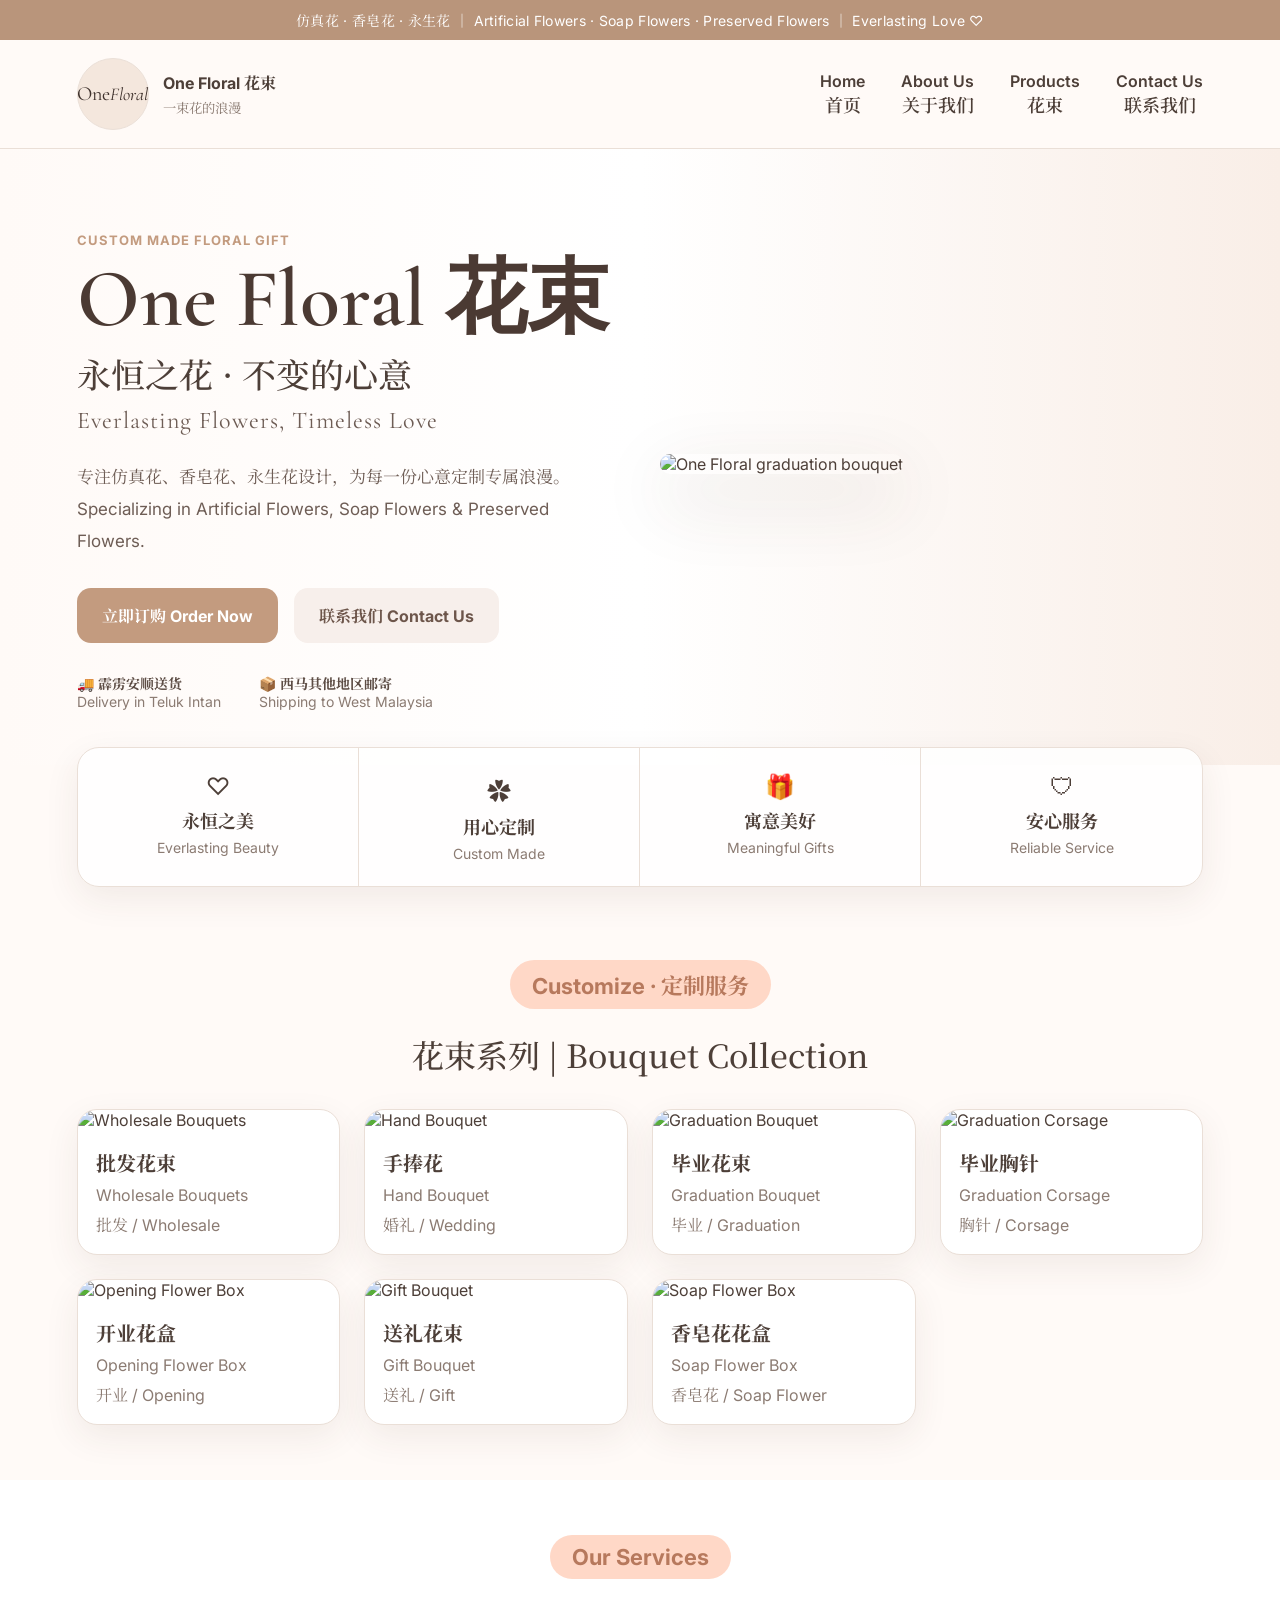
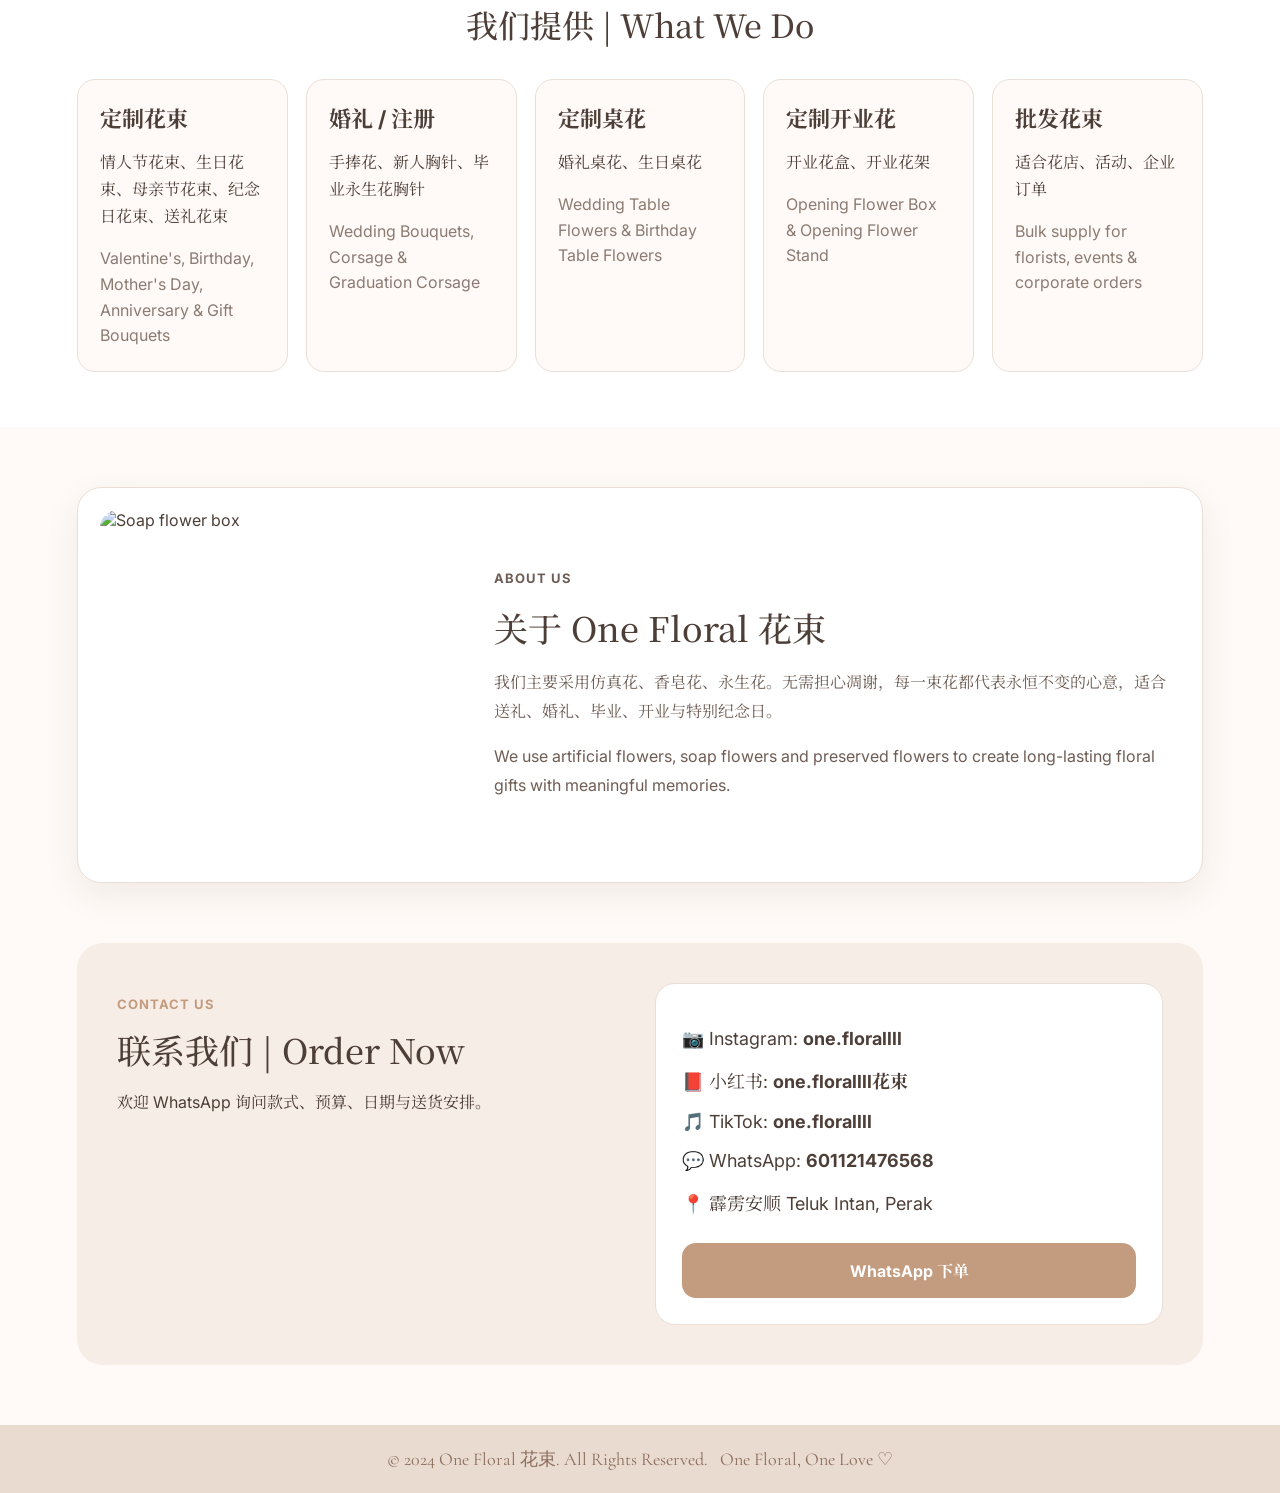
==== index.html @ f12bd37b "Add files via upload" ====
<!DOCTYPE html>
<html lang="zh-Hans">
<head>
  <meta charset="UTF-8" />
  <meta name="viewport" content="width=device-width, initial-scale=1.0" />
  <title>One Floral 花束 | Custom Bouquets</title>
  <meta name="description" content="One Floral 花束 - 仿真花、香皂花、永生花设计。定制花束、婚礼手捧花、毕业胸针、开业花盒、批发花束。" />
  <link rel="preconnect" href="https://fonts.googleapis.com">
  <link rel="preconnect" href="https://fonts.gstatic.com" crossorigin>
  <link href="https://fonts.googleapis.com/css2?family=Cormorant+Garamond:wght@500;600;700&family=Noto+Serif+SC:wght@400;500;700&family=Inter:wght@400;500;600;700&display=swap" rel="stylesheet">
  <link rel="stylesheet" href="style.css" />
</head>
<body>
  <div class="topbar">仿真花 · 香皂花 · 永生花 ｜ Artificial Flowers · Soap Flowers · Preserved Flowers ｜ Everlasting Love ♡</div>

  <header class="header">
    <a class="brand" href="#home">
      <div class="brand-mark">One<br><span>Floral</span></div>
      <div>
        <strong>One Floral 花束</strong>
        <small>一束花的浪漫</small>
      </div>
    </a>
    <nav>
      <a href="#home">Home<br><span>首页</span></a>
      <a href="#about">About Us<br><span>关于我们</span></a>
      <a href="#products">Products<br><span>花束</span></a>
      <a href="#contact">Contact Us<br><span>联系我们</span></a>
    </nav>
  </header>

  <main id="home">
    <section class="hero">
      <div class="hero-text">
        <p class="eyebrow">Custom Made Floral Gift</p>
        <h1>One Floral 花束</h1>
        <h2>永恒之花 · 不变的心意</h2>
        <p class="subtitle">Everlasting Flowers, Timeless Love</p>
        <p class="desc">
          专注仿真花、香皂花、永生花设计，为每一份心意定制专属浪漫。<br>
          Specializing in Artificial Flowers, Soap Flowers & Preserved Flowers.
        </p>
        <div class="hero-actions">
          <a id="orderBtn" class="btn primary" target="_blank">立即订购 Order Now</a>
          <a class="btn secondary" href="#contact">联系我们 Contact Us</a>
        </div>
        <div class="delivery">
          <div>🚚 <b>霹雳安顺送货</b><br><span>Delivery in Teluk Intan</span></div>
          <div>📦 <b>西马其他地区邮寄</b><br><span>Shipping to West Malaysia</span></div>
        </div>
      </div>
      <div class="hero-image">
        <img src="assets/graduation-bouquet.jpeg" alt="One Floral graduation bouquet">
      </div>
    </section>

    <section class="features">
      <div>♡ <b>永恒之美</b><span>Everlasting Beauty</span></div>
      <div>✿ <b>用心定制</b><span>Custom Made</span></div>
      <div>🎁 <b>寓意美好</b><span>Meaningful Gifts</span></div>
      <div>🛡 <b>安心服务</b><span>Reliable Service</span></div>
    </section>

    <section id="products" class="section">
      <div class="section-title">
        <p>Customize · 定制服务</p>
        <h2>花束系列 | Bouquet Collection</h2>
      </div>
      <div id="productGrid" class="product-grid"></div>
    </section>

    <section class="section services">
      <div class="section-title">
        <p>Our Services</p>
        <h2>我们提供 | What We Do</h2>
      </div>
      <div class="service-grid">
        <article><h3>定制花束</h3><p>情人节花束、生日花束、母亲节花束、纪念日花束、送礼花束</p><span>Valentine's, Birthday, Mother's Day, Anniversary & Gift Bouquets</span></article>
        <article><h3>婚礼 / 注册</h3><p>手捧花、新人胸针、毕业永生花胸针</p><span>Wedding Bouquets, Corsage & Graduation Corsage</span></article>
        <article><h3>定制桌花</h3><p>婚礼桌花、生日桌花</p><span>Wedding Table Flowers & Birthday Table Flowers</span></article>
        <article><h3>定制开业花</h3><p>开业花盒、开业花架</p><span>Opening Flower Box & Opening Flower Stand</span></article>
        <article><h3>批发花束</h3><p>适合花店、活动、企业订单</p><span>Bulk supply for florists, events & corporate orders</span></article>
      </div>
    </section>

    <section id="about" class="about">
      <img src="assets/soap-flower-box.jpeg" alt="Soap flower box">
      <div>
        <p class="eyebrow">About Us</p>
        <h2>关于 One Floral 花束</h2>
        <p>我们主要采用仿真花、香皂花、永生花。无需担心凋谢，每一束花都代表永恒不变的心意，适合送礼、婚礼、毕业、开业与特别纪念日。</p>
        <p>We use artificial flowers, soap flowers and preserved flowers to create long-lasting floral gifts with meaningful memories.</p>
      </div>
    </section>

    <section id="contact" class="contact">
      <div>
        <p class="eyebrow">Contact Us</p>
        <h2>联系我们 | Order Now</h2>
        <p>欢迎 WhatsApp 询问款式、预算、日期与送货安排。</p>
      </div>
      <div class="contact-card">
        <p>📷 Instagram: <b>one.florallll</b></p>
        <p>📕 小红书: <b>one.florallll花束</b></p>
        <p>🎵 TikTok: <b>one.florallll</b></p>
        <p>💬 WhatsApp: <b>601121476568</b></p>
        <p>📍 霹雳安顺 Teluk Intan, Perak</p>
        <a id="contactBtn" class="btn primary" target="_blank">WhatsApp 下单</a>
      </div>
    </section>
  </main>

  <footer>© 2024 One Floral 花束. All Rights Reserved. &nbsp; One Floral, One Love ♡</footer>

  <script src="data.js"></script>
  <script src="script.js"></script>
</body>
</html>
---- style.css ----
:root{
  --bg:#fffaf7;
  --card:#fff;
  --text:#4d3f38;
  --muted:#8b7b72;
  --line:#eadfd7;
  --accent:#c39b7f;
  --accent2:#f5c7b1;
}
*{box-sizing:border-box}
html{scroll-behavior:smooth}
body{margin:0;background:var(--bg);color:var(--text);font-family:Inter,"Noto Serif SC",serif}
.topbar{background:#b9957b;color:white;text-align:center;padding:10px 16px;font-size:14px;letter-spacing:.3px}
.header{position:sticky;top:0;z-index:10;background:rgba(255,250,247,.92);backdrop-filter:blur(12px);display:flex;justify-content:space-between;align-items:center;padding:18px 6%;border-bottom:1px solid var(--line)}
.brand{display:flex;align-items:center;gap:14px;text-decoration:none;color:var(--text)}
.brand-mark{width:72px;height:72px;border-radius:50%;background:#f4e7dd;display:flex;align-items:center;justify-content:center;text-align:center;font-family:"Cormorant Garamond",serif;font-size:20px;line-height:.9;color:#3d302b;border:1px solid #eadfd7}
.brand-mark span{font-style:italic;font-size:18px}
.brand small{display:block;color:var(--muted);margin-top:4px}
nav{display:flex;gap:36px;text-align:center;font-weight:600}
nav a{color:var(--text);text-decoration:none;font-size:16px}
nav span{font-size:18px;font-family:"Noto Serif SC",serif}
.hero{display:grid;grid-template-columns:1fr 1fr;gap:40px;align-items:center;padding:70px 6% 55px;background:linear-gradient(90deg,#fffaf7,#fff,#f9eee7)}
.eyebrow{color:var(--accent);font-weight:700;letter-spacing:1px;text-transform:uppercase;font-size:13px}
h1{font-family:"Cormorant Garamond",serif;font-size:82px;line-height:.95;margin:10px 0;color:#4b3a33;font-weight:600}
h2{font-family:"Noto Serif SC",serif;font-size:34px;margin:8px 0;font-weight:500}
.subtitle{font-family:"Cormorant Garamond",serif;font-size:24px;letter-spacing:1px;margin:0 0 26px;color:#6e5d55}
.desc{font-size:17px;line-height:1.9;color:#6e5d55}
.hero-actions{display:flex;gap:16px;margin:30px 0}
.btn{display:inline-flex;align-items:center;justify-content:center;border-radius:14px;padding:15px 24px;text-decoration:none;font-weight:700;transition:.2s;border:1px solid transparent}
.primary{background:var(--accent);color:white}.primary:hover{filter:brightness(.95);transform:translateY(-1px)}
.secondary{background:#f7efeb;color:#6d564b}.secondary:hover{background:#f1e5df}
.delivery{display:flex;gap:38px;color:#5d4d45;font-size:14px}.delivery span{color:var(--muted)}
.hero-image{position:relative}.hero-image:before{content:"";position:absolute;inset:20px;background:#ead7ca;border-radius:50%;filter:blur(50px);opacity:.65}.hero-image img{position:relative;width:100%;height:560px;object-fit:cover;border-radius:28px;box-shadow:0 25px 70px rgba(80,54,38,.18)}
.features{margin:0 6%;transform:translateY(-18px);display:grid;grid-template-columns:repeat(4,1fr);gap:0;background:rgba(255,255,255,.85);border:1px solid var(--line);border-radius:22px;box-shadow:0 12px 35px rgba(80,54,38,.08);overflow:hidden}
.features div{padding:24px;text-align:center;border-right:1px solid var(--line);font-size:24px}.features div:last-child{border-right:0}.features b{display:block;font-size:18px;margin:6px 0}.features span{display:block;color:var(--muted);font-size:14px}
.section{padding:55px 6%}.section-title{text-align:center;margin-bottom:32px}.section-title p{display:inline-block;background:#ffd8c7;color:#b7795d;padding:9px 22px;border-radius:999px;font-weight:700;font-size:22px;margin:0 0 14px}.section-title h2{font-size:32px}
.product-grid{display:grid;grid-template-columns:repeat(4,1fr);gap:24px}.product-card{background:var(--card);border:1px solid var(--line);border-radius:20px;overflow:hidden;box-shadow:0 12px 35px rgba(80,54,38,.08);transition:.2s}.product-card:hover{transform:translateY(-5px);box-shadow:0 18px 45px rgba(80,54,38,.13)}.product-card img{width:100%;height:300px;object-fit:cover}.product-info{padding:18px}.product-info h3{margin:0;font-size:20px}.product-info p{margin:8px 0 0;color:var(--muted)}
.services{background:#fff}.service-grid{display:grid;grid-template-columns:repeat(5,1fr);gap:18px}.service-grid article{background:#fffaf7;border:1px solid var(--line);border-radius:18px;padding:22px}.service-grid h3{font-size:22px;margin:0 0 12px}.service-grid p{line-height:1.7}.service-grid span{color:var(--muted);line-height:1.6;display:block}
.about{display:grid;grid-template-columns:360px 1fr;gap:34px;align-items:center;margin:60px 6%;background:#fff;border:1px solid var(--line);border-radius:24px;padding:22px;box-shadow:0 12px 35px rgba(80,54,38,.08)}.about img{width:100%;height:350px;object-fit:cover;border-radius:18px}.about p{line-height:1.8;color:#6e5d55}
.contact{display:grid;grid-template-columns:1fr 1fr;gap:30px;margin:60px 6%;background:#f7ede7;border-radius:26px;padding:40px}.contact-card{background:white;border-radius:20px;padding:26px;border:1px solid var(--line)}.contact-card p{font-size:18px}.contact-card .btn{margin-top:10px;width:100%}
footer{text-align:center;background:#eadbd1;color:#8b6e5d;padding:22px;font-family:"Cormorant Garamond",serif;font-size:18px}
@media(max-width:900px){nav{display:none}.hero{grid-template-columns:1fr;padding-top:45px}h1{font-size:56px}.hero-image img{height:430px}.features,.product-grid,.service-grid,.contact,.about{grid-template-columns:1fr}.features{transform:none;margin-top:20px}.features div{border-right:0;border-bottom:1px solid var(--line)}.delivery{flex-direction:column;gap:12px}.hero-actions{flex-direction:column}.product-card img{height:280px}.about{margin:35px 6%}.contact{margin:35px 6%;padding:26px}}
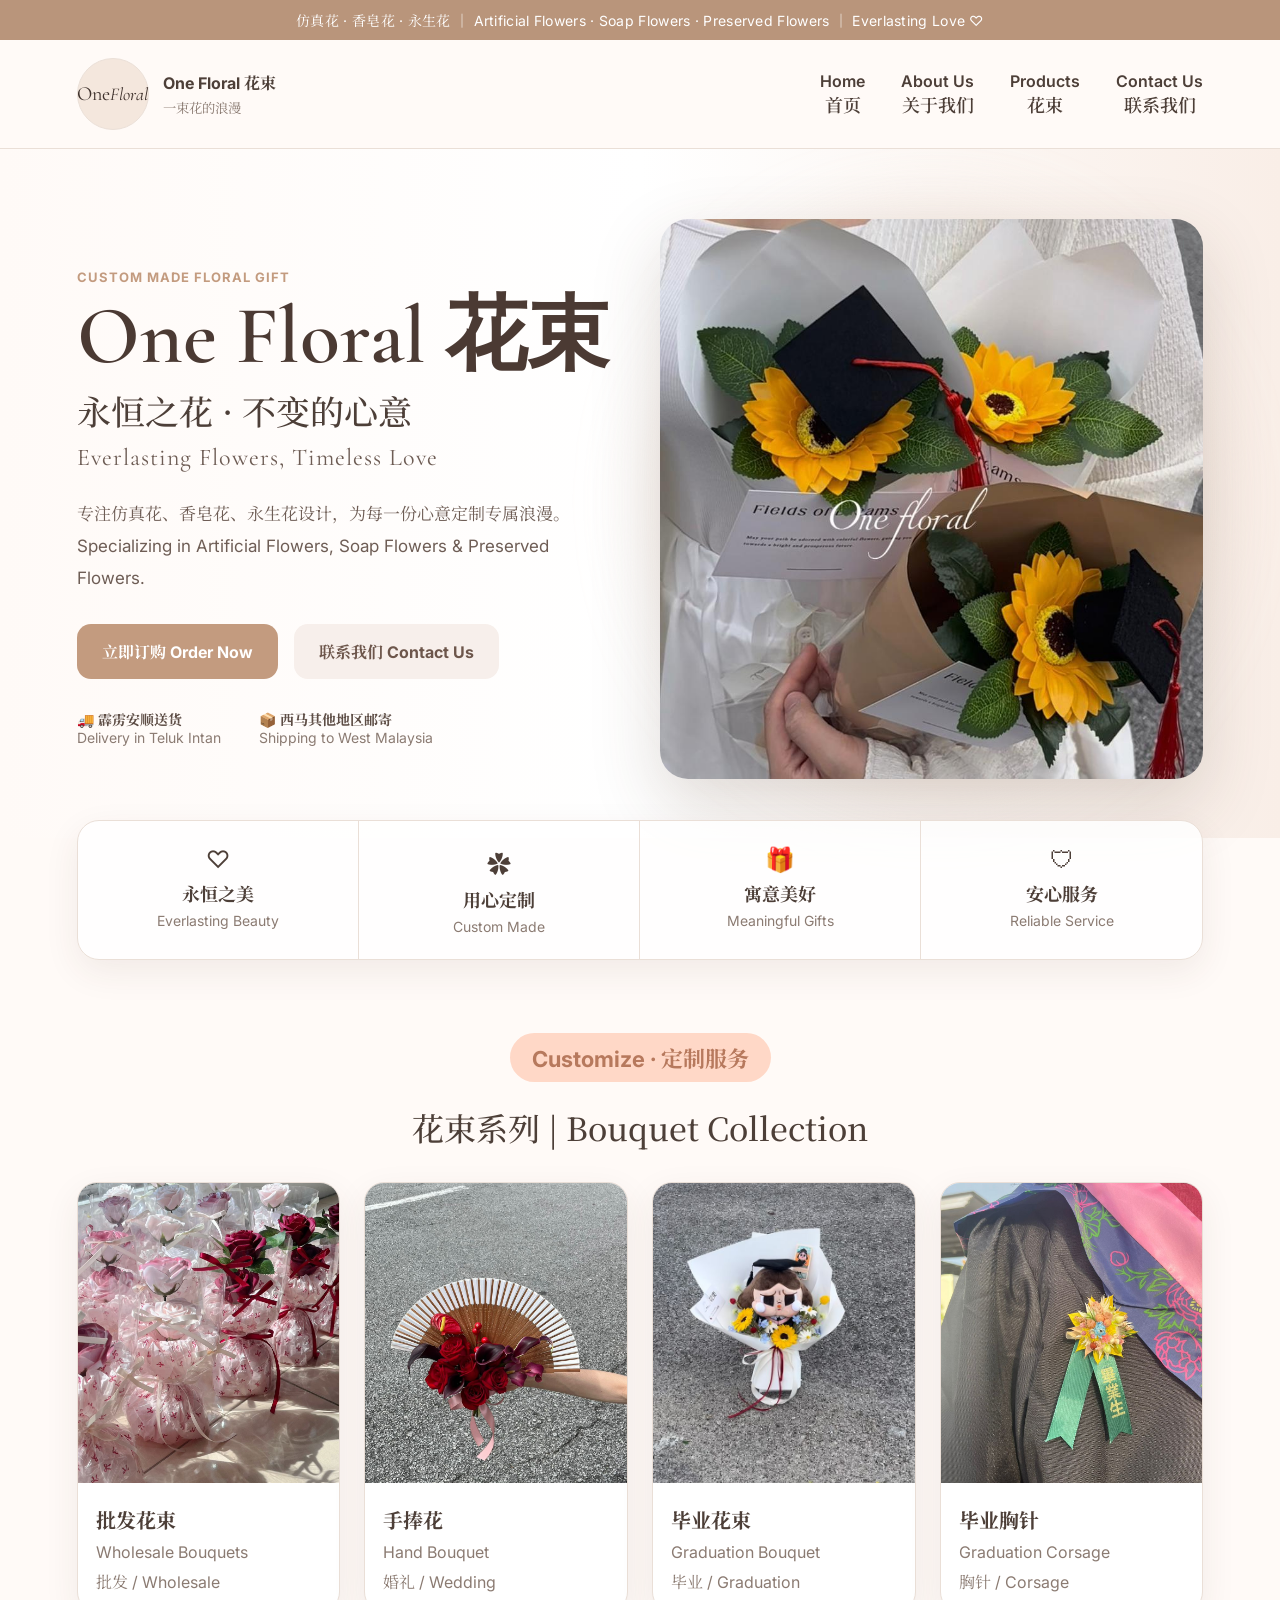
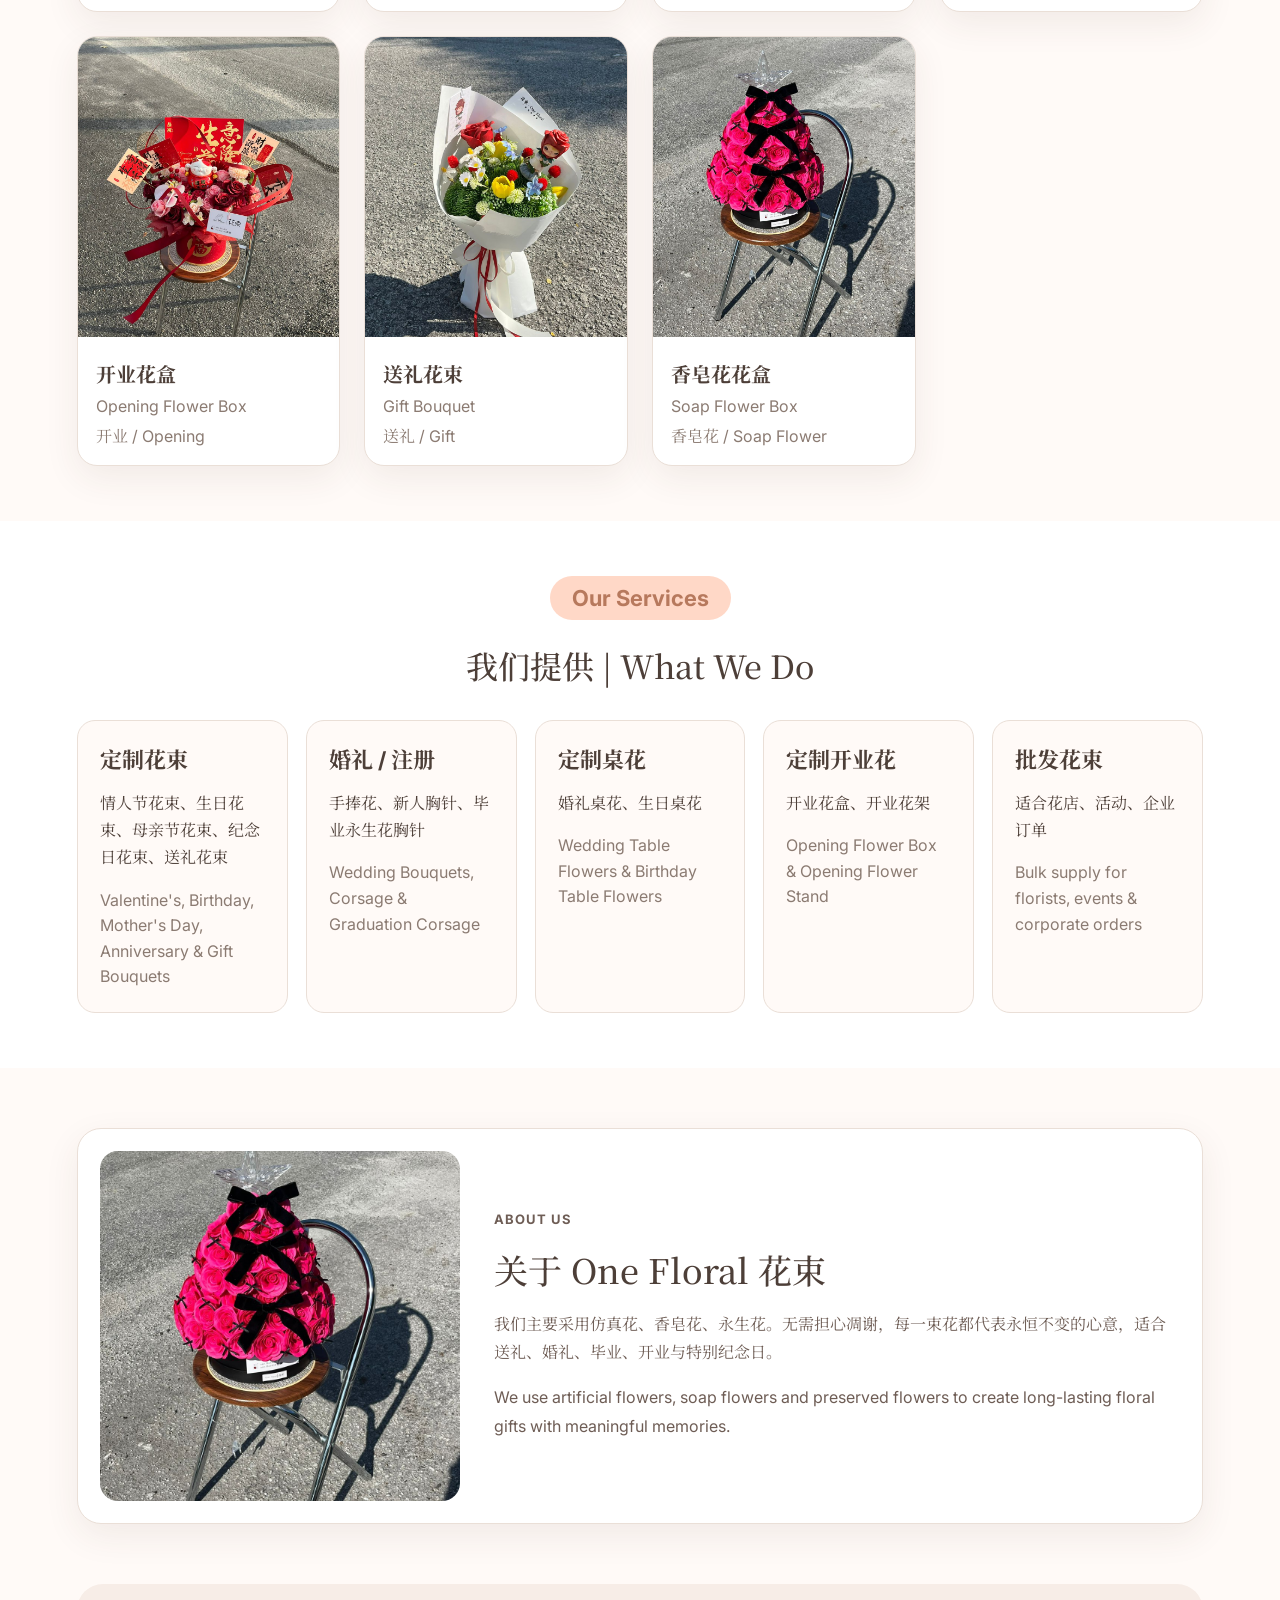
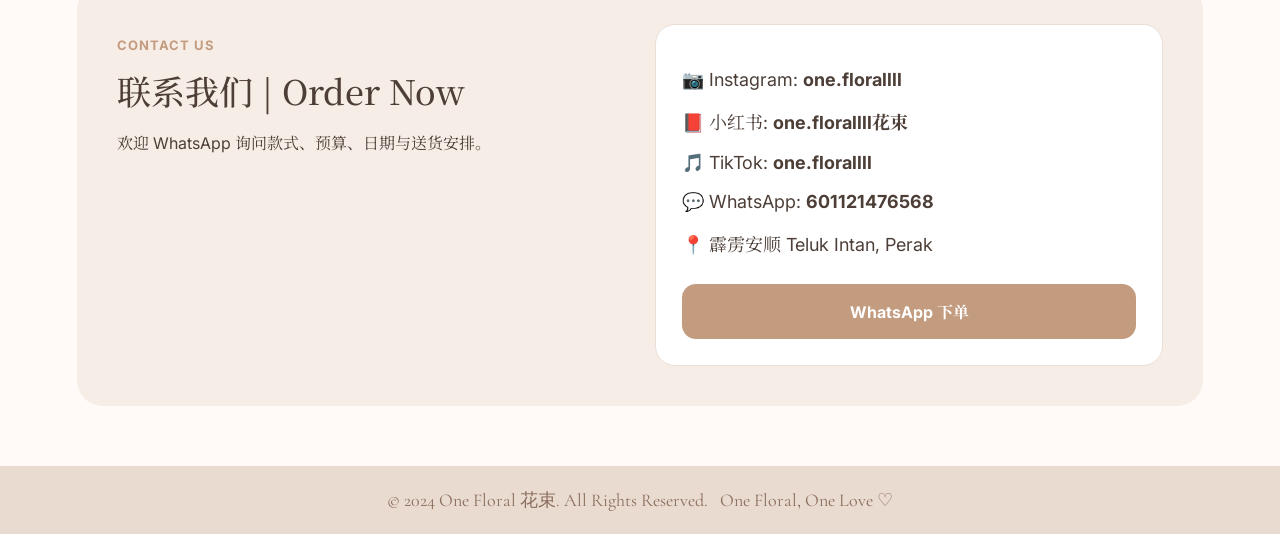
==== commit 082affd6: "Update index.html" ====
--- a/index.html
+++ b/index.html
@@ -50,7 +50,7 @@
         </div>
       </div>
       <div class="hero-image">
-        <img src="assets/graduation-bouquet.jpeg" alt="One Floral graduation bouquet">
+        <img src="assets/graduation-main.jpeg" alt="One Floral graduation bouquet">
       </div>
     </section>
 
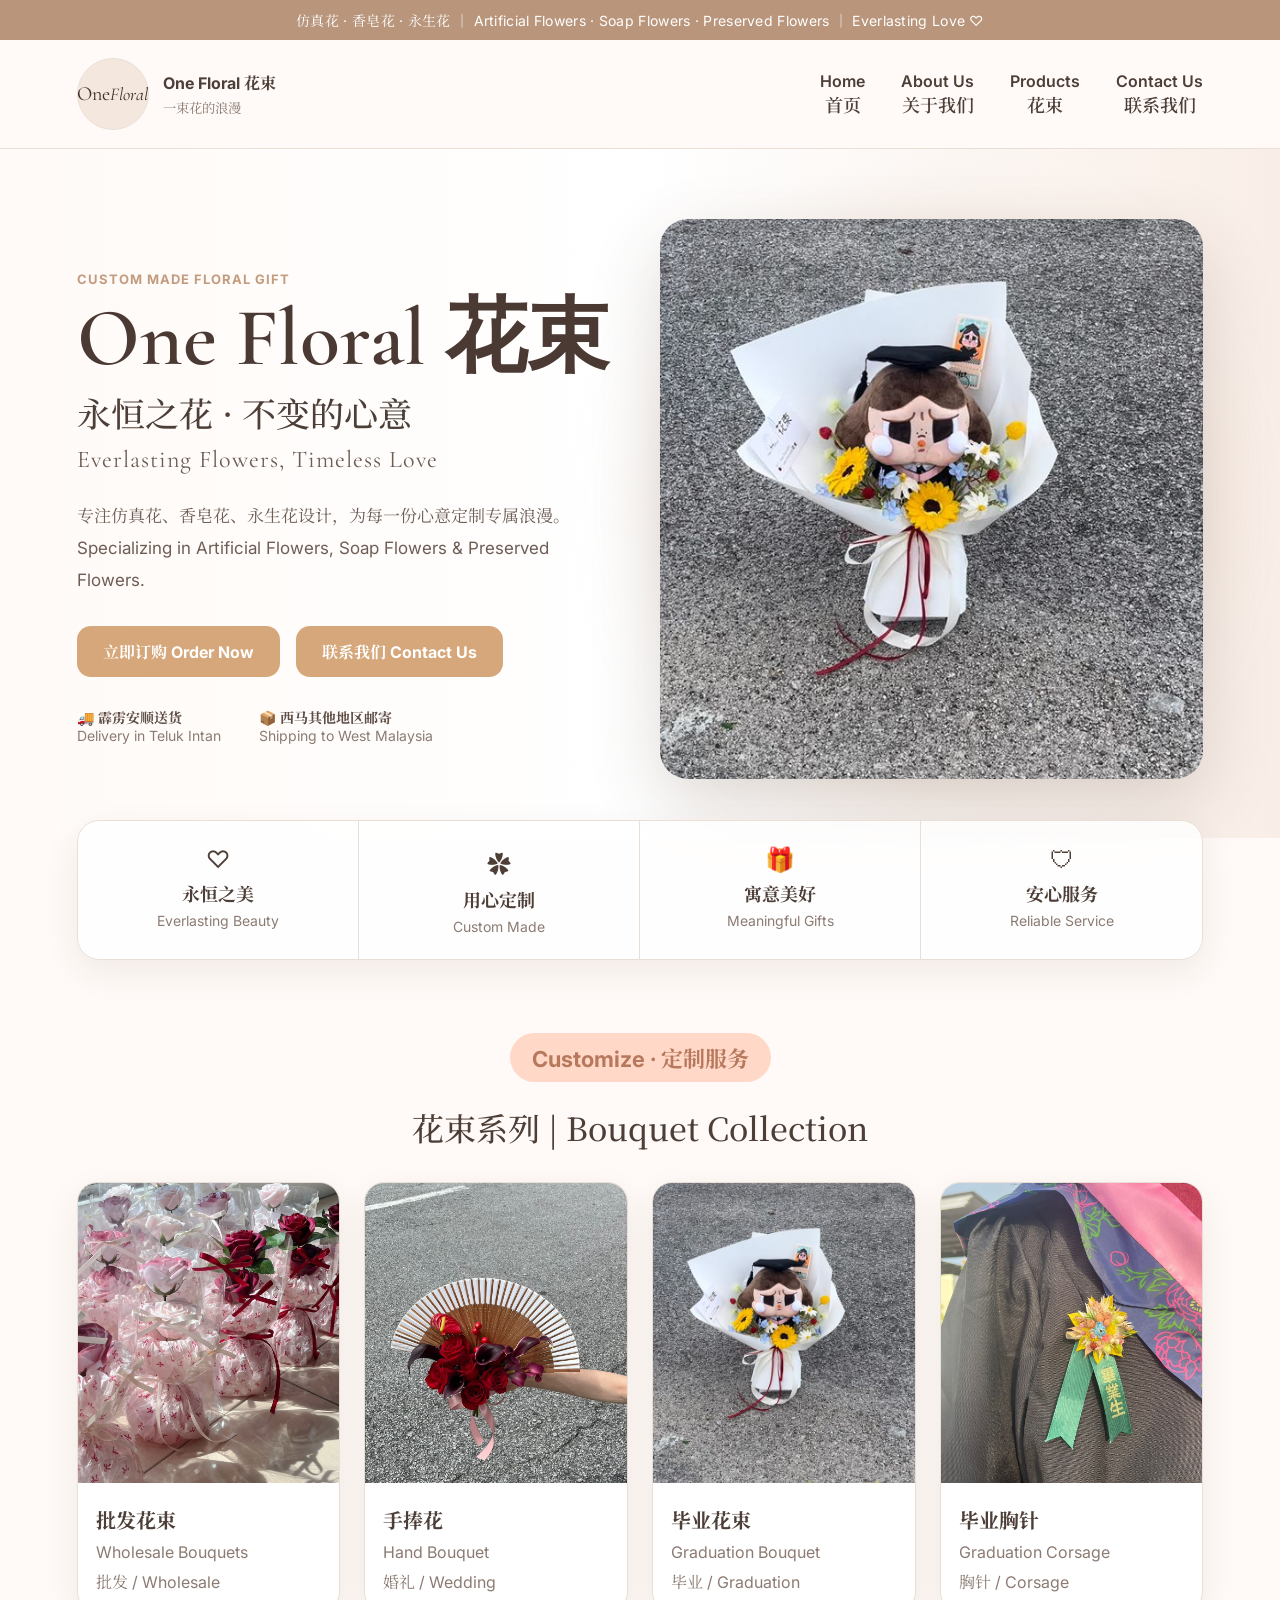
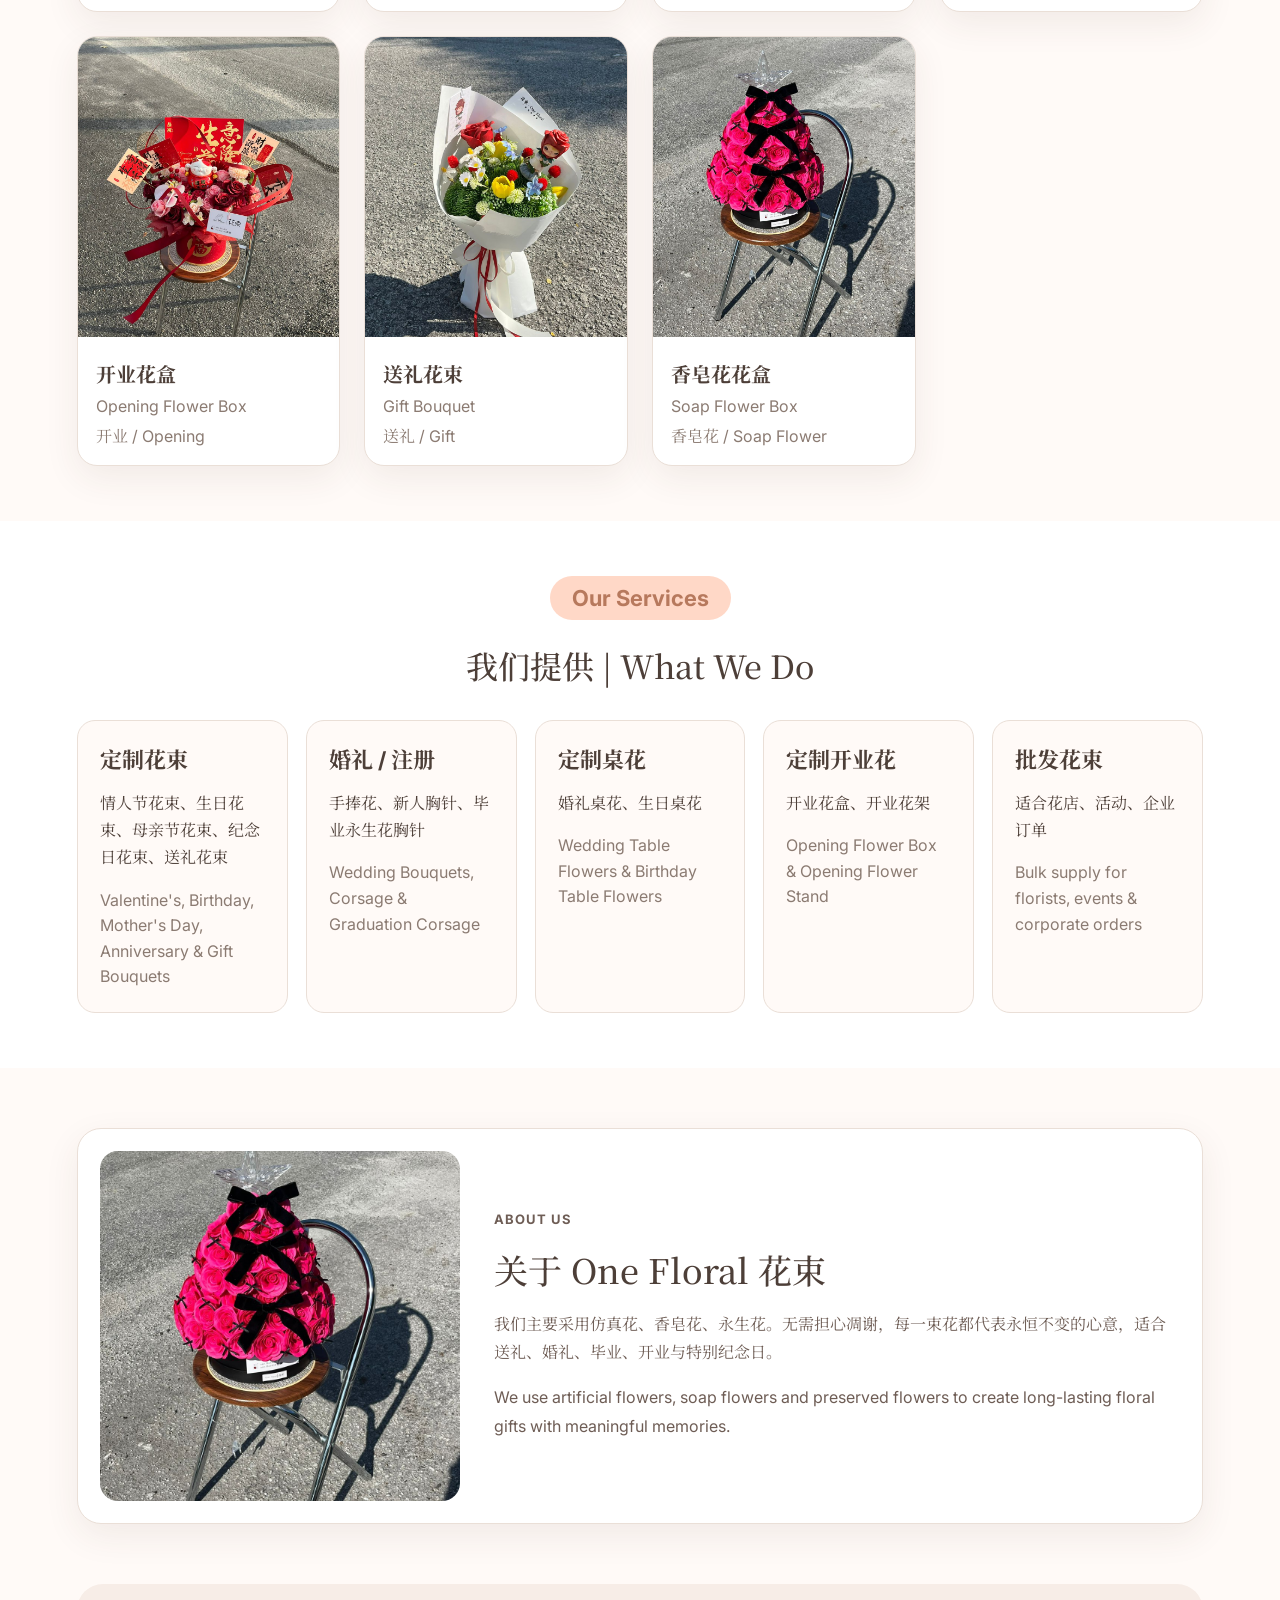
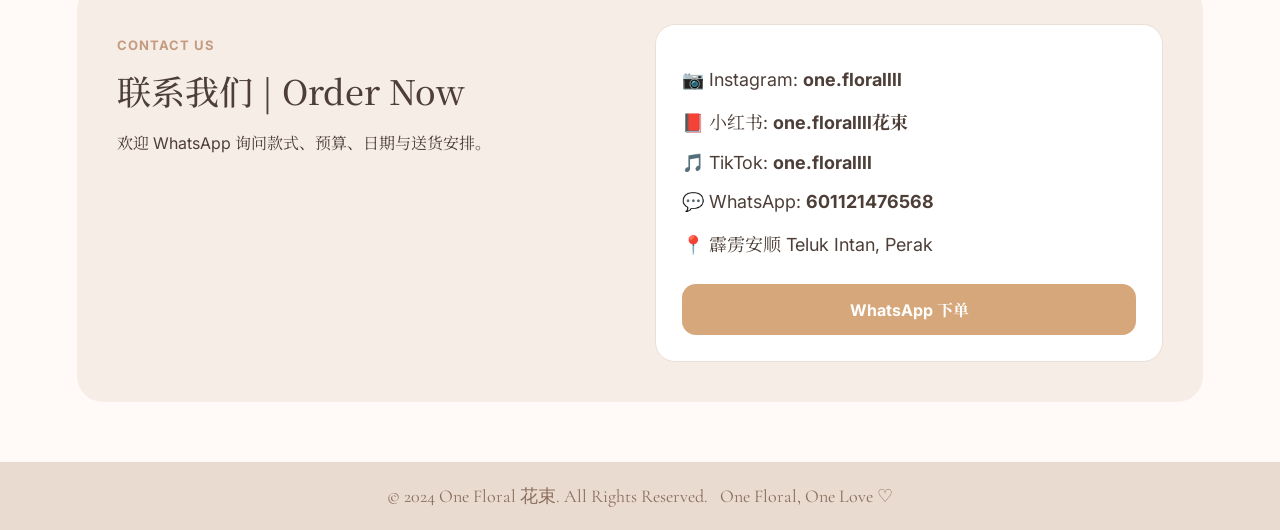
==== commit 8db7e745: "Add files via upload" ====
--- a/index.html
+++ b/index.html
@@ -50,7 +50,7 @@
         </div>
       </div>
       <div class="hero-image">
-        <img src="assets/graduation-main.jpeg" alt="One Floral graduation bouquet">
+        <img src="assets/graduation-bouquet.jpeg" alt="One Floral graduation bouquet">
       </div>
     </section>
 
--- a/style.css
+++ b/style.css
@@ -40,3 +40,41 @@
 .contact{display:grid;grid-template-columns:1fr 1fr;gap:30px;margin:60px 6%;background:#f7ede7;border-radius:26px;padding:40px}.contact-card{background:white;border-radius:20px;padding:26px;border:1px solid var(--line)}.contact-card p{font-size:18px}.contact-card .btn{margin-top:10px;width:100%}
 footer{text-align:center;background:#eadbd1;color:#8b6e5d;padding:22px;font-family:"Cormorant Garamond",serif;font-size:18px}
 @media(max-width:900px){nav{display:none}.hero{grid-template-columns:1fr;padding-top:45px}h1{font-size:56px}.hero-image img{height:430px}.features,.product-grid,.service-grid,.contact,.about{grid-template-columns:1fr}.features{transform:none;margin-top:20px}.features div{border-right:0;border-bottom:1px solid var(--line)}.delivery{flex-direction:column;gap:12px}.hero-actions{flex-direction:column}.product-card img{height:280px}.about{margin:35px 6%}.contact{margin:35px 6%;padding:26px}}
+
+
+.adminBody{
+  background:#111;
+  color:white;
+  font-family:Arial,sans-serif;
+}
+
+.adminBox{
+  max-width:700px;
+  margin:40px auto;
+  background:#1a1a1a;
+  padding:30px;
+  border-radius:24px;
+}
+
+.adminBox input,
+.adminBox textarea,
+.adminBox select{
+  width:100%;
+  margin:10px 0 20px;
+  padding:14px;
+  border-radius:12px;
+  border:none;
+}
+
+.adminBox textarea{
+  min-height:120px;
+}
+
+.btn{
+  background:#d6a77a;
+  color:white;
+  border:none;
+  padding:14px 26px;
+  border-radius:14px;
+  cursor:pointer;
+}
